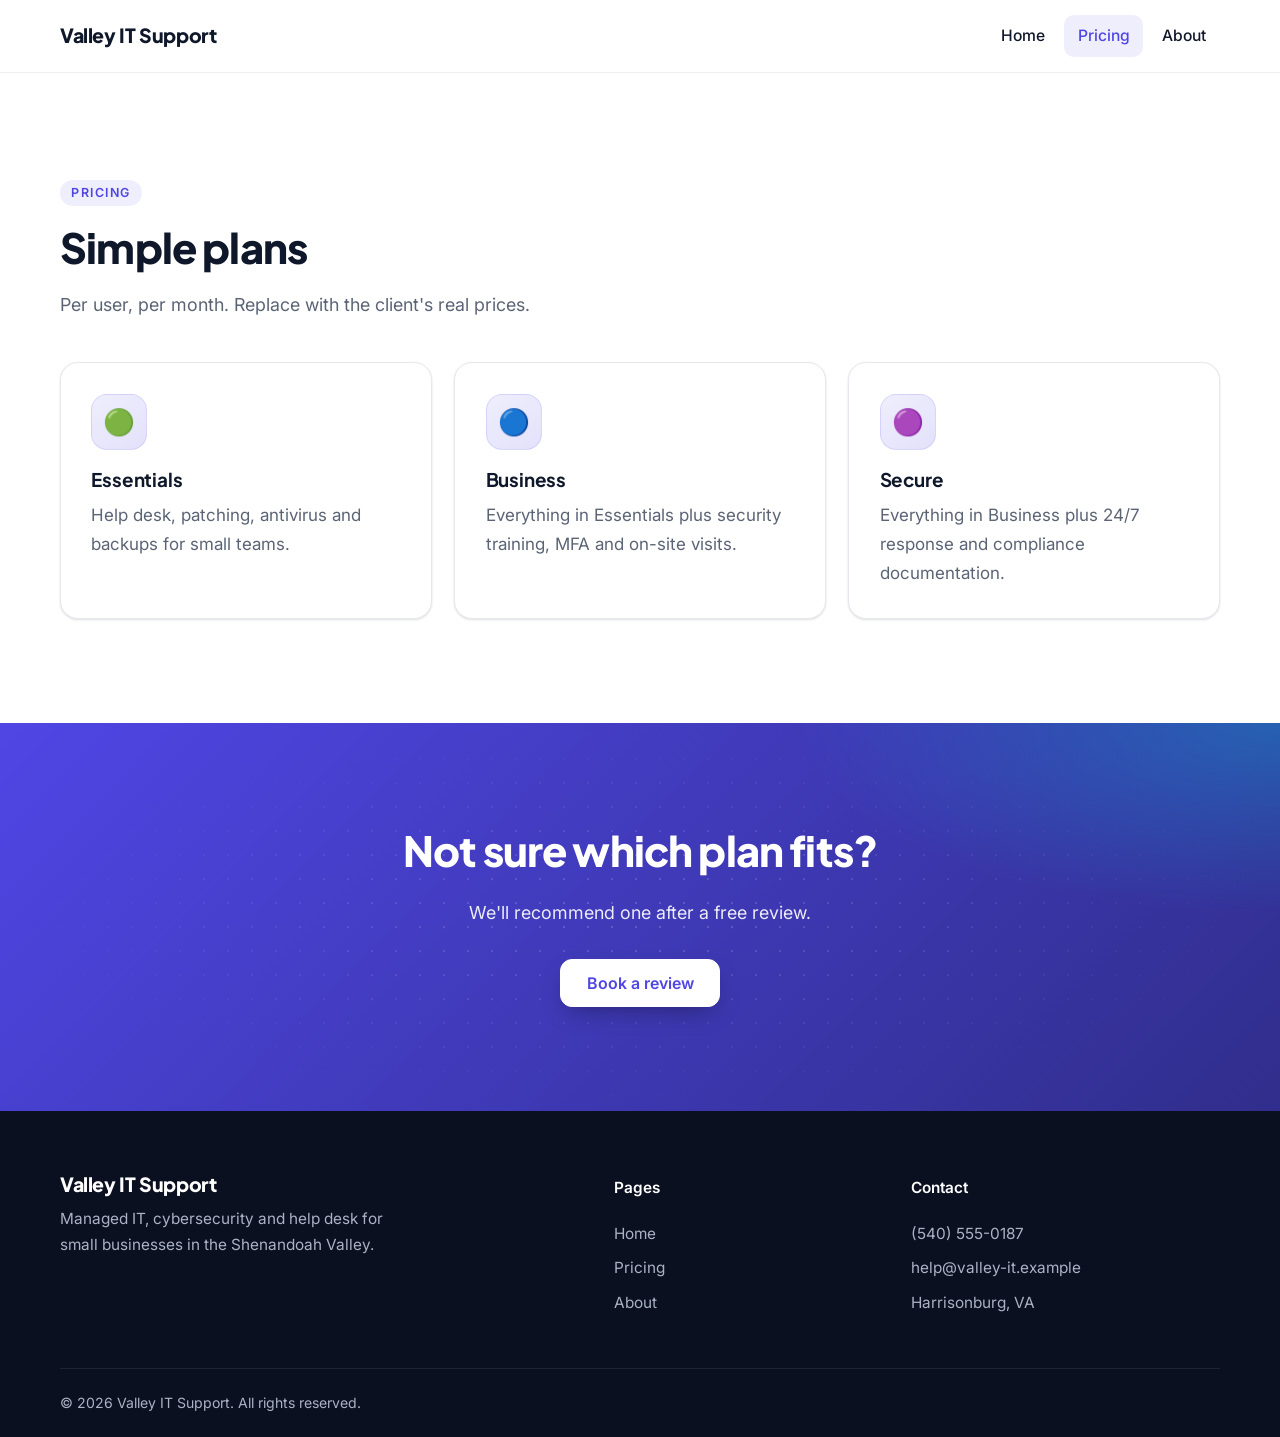
==== valley-it/pricing/index.html @ 5e62a567 "Website demos" ====
<!doctype html>
<html lang="en">
<head>
<meta charset="utf-8"><meta name="viewport" content="width=device-width, initial-scale=1">
<title>Plans and pricing | Valley IT Support</title>
<meta name="description" content="Flat per-user monthly IT plans for small businesses.">
<meta name="robots" content="noindex">
<link rel="canonical" href="https://codenlighten.github.io/website-demos/valley-it/pricing/">
<meta property="og:title" content="Plans and pricing | Valley IT Support"><meta property="og:description" content="Flat per-user monthly IT plans for small businesses.">
<meta property="og:url" content="https://codenlighten.github.io/website-demos/valley-it/pricing/"><meta property="og:type" content="website">

<link rel="icon" href="../favicon.svg">
<link rel="preconnect" href="https://fonts.googleapis.com"><link rel="preconnect" href="https://fonts.gstatic.com" crossorigin>
<link rel="stylesheet" href="https://fonts.googleapis.com/css2?family=Inter:wght@400;500;600&family=Plus+Jakarta+Sans:wght@600;700;800&display=swap">
<link rel="stylesheet" href="../style.css">
<style>:root{--primary:#4f46e5;--accent:#06b6d4}</style>


</head>
<body>
<a class="skip" href="#main">Skip to content</a>
<header class="top"><div class="wrap bar">
  <a class="logo" href="../">Valley IT Support</a>
  <input type="checkbox" id="menu" class="menu-toggle"><label for="menu" class="menu-btn" aria-label="Menu">&#9776;</label>
  <nav><a href="../">Home</a><a href="../pricing/" aria-current=page>Pricing</a><a href="../about/">About</a></nav>
</div></header>
<main id="main">
<section><div class="wrap"><p class="eyebrow">Pricing</p><h2>Simple plans</h2><p class="sub">Per user, per month. Replace with the client&#x27;s real prices.</p><div class="grid cols-3"><div class="card feature"><div class=icon>🟢</div><h3>Essentials</h3><p>Help desk, patching, antivirus and backups for small teams.</p></div><div class="card feature"><div class=icon>🔵</div><h3>Business</h3><p>Everything in Essentials plus security training, MFA and on-site visits.</p></div><div class="card feature"><div class=icon>🟣</div><h3>Secure</h3><p>Everything in Business plus 24/7 response and compliance documentation.</p></div></div></div></section>
<section class="cta"><div class="wrap narrow center"><h2>Not sure which plan fits?</h2>
<p>We&#x27;ll recommend one after a free review.</p><a class="btn btn-light" href="../#contact">Book a review</a></div></section>
</main>
<footer><div class="wrap foot">
  <div><a class="logo logo-foot" href="../">Valley IT Support</a><p>Managed IT, cybersecurity and help desk for small businesses in the Shenandoah Valley.</p></div>
  <div><p class="foot-h">Pages</p><a href="../">Home</a><a href="../pricing/">Pricing</a><a href="../about/">About</a></div>
  <div><p class="foot-h">Contact</p><a href="tel:5405550187">(540) 555-0187</a><a href="mailto:help@valley-it.example">help@valley-it.example</a><span>Harrisonburg, VA</span></div>
</div><div class="wrap foot-bottom"><p>&copy; 2026 Valley IT Support. All rights reserved.</p></div></footer>
</body>
</html>
---- valley-it/style.css ----
/* Website starter kit. Brand colours come from site.json ("brand") as CSS variables. */
:root {
  --primary: #1f6feb; --accent: #f59e0b; --ink: #0f172a; --bg: #ffffff;
  --muted: #5b6475; --line: #e6e8ee; --alt: #f5f7fb; --radius: 18px;
  --tint: color-mix(in srgb, var(--primary) 9%, var(--bg));
  --tint-2: color-mix(in srgb, var(--primary) 16%, var(--bg));
  --deep: color-mix(in srgb, var(--primary) 55%, #0b1020);
  --shadow-sm: 0 1px 2px rgb(15 23 42 / .06), 0 1px 3px rgb(15 23 42 / .08);
  --shadow: 0 2px 4px rgb(15 23 42 / .04), 0 12px 32px -8px rgb(15 23 42 / .14);
  --shadow-lg: 0 4px 8px rgb(15 23 42 / .05), 0 24px 60px -12px rgb(15 23 42 / .22);
  --body: "Inter", system-ui, -apple-system, "Segoe UI", Roboto, sans-serif;
  --display: "Plus Jakarta Sans", "Inter", system-ui, sans-serif;
  --ease: cubic-bezier(.2, .7, .2, 1);
  --check: url("data:image/svg+xml,%3Csvg xmlns='http://www.w3.org/2000/svg' viewBox='0 0 24 24' fill='none' stroke='%23000' stroke-width='3' stroke-linecap='round' stroke-linejoin='round'%3E%3Cpath d='M6 12.5l4 4 8-9'/%3E%3C/svg%3E");
}
* { box-sizing: border-box; }
html { scroll-behavior: smooth; -webkit-text-size-adjust: 100%; }
body { margin: 0; font: 400 17px/1.7 var(--body); color: var(--ink); background: var(--bg);
       -webkit-font-smoothing: antialiased; text-rendering: optimizeLegibility; }
img { max-width: 100%; height: auto; display: block; border-radius: var(--radius); }
a { color: var(--primary); text-underline-offset: 3px; }
h1, h2, h3 { font-family: var(--display); line-height: 1.15; margin: 0 0 .55em; letter-spacing: -.02em; }
h1 { font-size: clamp(2.3rem, 5.4vw, 3.75rem); font-weight: 800; }
h2 { font-size: clamp(1.75rem, 3.6vw, 2.6rem); font-weight: 800; }
h3 { font-size: 1.18rem; font-weight: 700; letter-spacing: -.01em; }
p { margin: 0 0 1em; }
strong { font-weight: 600; }
h1 strong, h2 strong { font-weight: inherit; color: var(--primary); }
::selection { background: var(--tint-2); }
:focus-visible { outline: 3px solid color-mix(in srgb, var(--primary) 55%, transparent); outline-offset: 3px; border-radius: 6px; }

.wrap { width: min(1160px, 100% - 2.5rem); margin-inline: auto; }
.narrow > * { max-width: 760px; }
.center { text-align: center; }
.center > * { margin-inline: auto; }
section { padding: clamp(3.5rem, 9vw, 6.5rem) 0; scroll-margin-top: 76px; }
section.alt { background: var(--alt); }
.eyebrow { display: inline-block; font: 600 .78rem/1 var(--body); letter-spacing: .12em; text-transform: uppercase;
           color: var(--primary); background: var(--tint); padding: .55em .9em; border-radius: 999px; margin-bottom: 1.1rem; }
.sub { color: var(--muted); font-size: 1.12rem; max-width: 640px; margin-top: -.25em; }
.skip { position: absolute; left: -999px; }
.skip:focus { left: 1rem; top: 1rem; background: var(--bg); padding: .6rem 1rem; z-index: 20; border-radius: 8px; box-shadow: var(--shadow); }

/* ---------- header ---------- */
.top { position: sticky; top: 0; z-index: 10; background: color-mix(in srgb, var(--bg) 82%, transparent);
       backdrop-filter: saturate(1.6) blur(14px); -webkit-backdrop-filter: saturate(1.6) blur(14px);
       border-bottom: 1px solid color-mix(in srgb, var(--line) 70%, transparent); }
.bar { display: flex; align-items: center; justify-content: space-between; min-height: 72px; gap: 1rem; }
.logo { font: 800 1.22rem/1 var(--display); color: var(--ink); text-decoration: none; letter-spacing: -.02em; }
nav { display: flex; gap: .35rem; align-items: center; }
nav a { color: var(--ink); text-decoration: none; font-weight: 500; font-size: .98rem; padding: .5rem .85rem; border-radius: 10px;
        transition: background .2s var(--ease), color .2s var(--ease); }
nav a:hover { background: var(--tint); color: var(--primary); }
nav a[aria-current="page"] { color: var(--primary); background: var(--tint); }
.menu-toggle, .menu-btn { display: none; }
@media (max-width: 760px) {
  .menu-btn { display: grid; place-items: center; width: 44px; height: 44px; border-radius: 12px; font-size: 1.35rem;
              cursor: pointer; border: 1px solid var(--line); background: var(--bg); }
  nav { display: none; position: absolute; top: 72px; left: 0; right: 0; flex-direction: column; align-items: stretch; gap: .2rem;
        padding: .75rem 1rem 1.1rem; background: var(--bg); border-bottom: 1px solid var(--line); box-shadow: var(--shadow); }
  nav a { padding: .85rem 1rem; }
  .menu-toggle:checked ~ nav { display: flex; }
}

/* ---------- buttons ---------- */
.btn { display: inline-flex; align-items: center; gap: .5rem; background: var(--primary); color: #fff; padding: .95rem 1.6rem;
       border-radius: 12px; font: 600 1rem/1 var(--body); text-decoration: none; border: 1.5px solid var(--primary); cursor: pointer;
       box-shadow: 0 1px 0 rgb(255 255 255 / .2) inset, 0 8px 20px -6px color-mix(in srgb, var(--primary) 60%, transparent);
       transition: transform .2s var(--ease), box-shadow .2s var(--ease), background .2s var(--ease); }
.btn:hover { transform: translateY(-2px); box-shadow: 0 1px 0 rgb(255 255 255 / .2) inset, 0 14px 28px -8px color-mix(in srgb, var(--primary) 70%, transparent); }
.btn:active { transform: translateY(0); }
.btn-ghost { background: var(--bg); color: var(--ink); border-color: var(--line); box-shadow: var(--shadow-sm); }
.btn-ghost:hover { border-color: color-mix(in srgb, var(--primary) 40%, var(--line)); color: var(--primary); box-shadow: var(--shadow); }
.btn-light { background: #fff; color: var(--primary); border-color: #fff; box-shadow: 0 10px 24px -8px rgb(0 0 0 / .35); }
.actions { display: flex; gap: .8rem; flex-wrap: wrap; margin-top: 2rem; }

/* ---------- hero ---------- */
.hero { position: relative; overflow: hidden; padding-top: clamp(3.5rem, 8vw, 6rem);
        background:
          radial-gradient(60rem 30rem at 85% -10%, var(--tint-2), transparent 60%),
          radial-gradient(40rem 24rem at -10% 110%, color-mix(in srgb, var(--accent) 12%, var(--bg)), transparent 60%),
          var(--bg); }
.hero::after { content: ""; position: absolute; inset: 0; pointer-events: none; opacity: .5;
               background-image: radial-gradient(color-mix(in srgb, var(--primary) 18%, transparent) 1px, transparent 1px);
               background-size: 22px 22px; -webkit-mask-image: linear-gradient(to bottom, #000, transparent 75%); mask-image: linear-gradient(to bottom, #000, transparent 75%); }
.hero-grid { position: relative; z-index: 1; display: grid; grid-template-columns: 1.15fr .85fr; gap: clamp(2rem, 5vw, 4.5rem); align-items: center; }
.hero-grid.solo { grid-template-columns: 1fr; }
.hero-grid.solo .hero-copy { max-width: 780px; }
.badge { display: inline-flex; align-items: center; gap: .55rem; font-weight: 600; font-size: .9rem; color: var(--ink);
         background: var(--bg); border: 1px solid var(--line); padding: .45rem .95rem .45rem .75rem; border-radius: 999px;
         box-shadow: var(--shadow-sm); margin-bottom: 1.4rem; }
.badge::before { content: ""; width: 8px; height: 8px; border-radius: 50%; background: #22c55e;
                 box-shadow: 0 0 0 4px color-mix(in srgb, #22c55e 25%, transparent); }
.lead { color: var(--muted); font-size: clamp(1.1rem, 1.6vw, 1.28rem); max-width: 600px; }
.hero-panel { background: var(--bg); border: 1px solid var(--line); border-radius: 24px; padding: 2rem 2rem 1.6rem;
              box-shadow: var(--shadow-lg); position: relative; overflow: hidden; }
.hero-panel::before { content: ""; position: absolute; left: 0; right: 0; top: 0; height: 4px;
                      background: linear-gradient(90deg, var(--primary), var(--accent)); }
.panel-title { font: 700 1.1rem/1.3 var(--display); margin-bottom: 1.2rem; }
.checks { list-style: none; margin: 0; padding: 0; display: grid; gap: .9rem; }
.checks li { display: flex; gap: .85rem; align-items: flex-start; font-weight: 500; }
.checks li::before { content: ""; flex: none; width: 26px; height: 26px; border-radius: 8px; margin-top: .05rem; background: var(--tint-2); }
.checks li { position: relative; }
.checks li::after { content: ""; position: absolute; left: 5.5px; top: calc(.05rem + 5.5px); width: 15px; height: 15px;
                    background: var(--primary); -webkit-mask: var(--check) center/contain no-repeat; mask: var(--check) center/contain no-repeat; }
.panel-note { margin: 1.4rem 0 0; padding-top: 1.1rem; border-top: 1px dashed var(--line); color: var(--muted); font-size: .95rem; }
.panel-note a { font-weight: 600; }
.hero-img { box-shadow: var(--shadow-lg); border-radius: 24px; }
@media (max-width: 900px) { .hero-grid { grid-template-columns: 1fr; } }

/* ---------- stats ---------- */
.stats-band { padding: 0 0 1rem; background: linear-gradient(var(--bg), var(--bg)); }
.stats { display: grid; grid-template-columns: repeat(auto-fit, minmax(170px, 1fr)); gap: 1px; background: var(--line);
         border: 1px solid var(--line); border-radius: var(--radius); overflow: hidden; box-shadow: var(--shadow); }
.stat { background: var(--bg); padding: 1.4rem 1.6rem; display: grid; gap: .15rem; }
.stat strong { font: 800 1.9rem/1.1 var(--display); letter-spacing: -.02em; color: var(--primary); }
.stat span { color: var(--muted); font-size: .95rem; }

/* ---------- cards ---------- */
.grid { display: grid; grid-template-columns: repeat(auto-fit, minmax(260px, 1fr)); gap: 1.4rem; margin-top: 2.6rem; }
.card { background: var(--bg); border: 1px solid var(--line); border-radius: var(--radius); padding: 1.9rem; margin: 0;
        box-shadow: var(--shadow-sm); transition: transform .25s var(--ease), box-shadow .25s var(--ease), border-color .25s var(--ease); }
.card:hover { transform: translateY(-4px); box-shadow: var(--shadow); border-color: color-mix(in srgb, var(--primary) 25%, var(--line)); }
.card p { color: var(--muted); margin: 0; }
.icon { display: grid; place-items: center; width: 56px; height: 56px; border-radius: 16px; font-size: 1.6rem; margin-bottom: 1.2rem;
        background: linear-gradient(145deg, var(--tint), var(--tint-2)); border: 1px solid color-mix(in srgb, var(--primary) 12%, transparent); }
.quote { position: relative; display: flex; flex-direction: column; justify-content: space-between; gap: 1.4rem; }
.quote::before { content: "\201C"; position: absolute; top: .4rem; right: 1.3rem; font: 800 4.5rem/1 var(--display);
                 color: var(--tint-2); pointer-events: none; }
blockquote { margin: 0; font-size: 1.06rem; color: var(--ink); position: relative; }
figcaption { display: flex; align-items: center; gap: .8rem; }
figcaption b { display: block; font-weight: 600; }
figcaption small { display: block; color: var(--muted); font-size: .88rem; }
.avatar { display: grid; place-items: center; flex: none; width: 44px; height: 44px; border-radius: 50%; font: 700 .95rem/1 var(--display);
          color: #fff; background: linear-gradient(145deg, var(--primary), var(--deep)); }

@media (min-width: 900px) {
  .grid.cols-3 { grid-template-columns: repeat(3, 1fr); }
  .grid.cols-2 { grid-template-columns: repeat(2, 1fr); }
}

/* ---------- steps ---------- */
.steps { list-style: none; padding: 0; margin: 2.6rem 0 0; display: grid; gap: 1.4rem;
         grid-template-columns: repeat(auto-fit, minmax(240px, 1fr)); counter-reset: s; }
.step { position: relative; display: grid; gap: 1rem; align-content: start; padding: 1.9rem; border-radius: var(--radius);
        background: var(--bg); border: 1px solid var(--line); box-shadow: var(--shadow-sm); }
.step .num { display: grid; place-items: center; width: 44px; height: 44px; border-radius: 12px; color: #fff;
             font: 800 1.1rem/1 var(--display); background: linear-gradient(145deg, var(--primary), var(--deep));
             box-shadow: 0 8px 18px -6px color-mix(in srgb, var(--primary) 60%, transparent); }
.step p { color: var(--muted); margin: 0; }
@media (min-width: 900px) {
  .step:not(:last-child)::after { content: ""; position: absolute; top: 3rem; right: -1.4rem; width: 1.4rem; height: 2px;
                                  background: linear-gradient(90deg, var(--line), color-mix(in srgb, var(--primary) 40%, var(--line))); }
}

/* ---------- split text ---------- */
.split { display: grid; grid-template-columns: 1fr 1fr; gap: clamp(2rem, 5vw, 4.5rem); align-items: center; }
.split img { box-shadow: var(--shadow-lg); }
@media (max-width: 900px) { .split { grid-template-columns: 1fr; } }

/* ---------- faq ---------- */
.faq { margin-top: 2rem; display: grid; gap: .8rem; }
.faq details { background: var(--bg); border: 1px solid var(--line); border-radius: 14px; padding: 0 1.3rem; box-shadow: var(--shadow-sm);
               transition: border-color .2s var(--ease), box-shadow .2s var(--ease); }
.faq details[open] { border-color: color-mix(in srgb, var(--primary) 30%, var(--line)); box-shadow: var(--shadow); }
.faq summary { list-style: none; cursor: pointer; font-weight: 600; padding: 1.15rem 2rem 1.15rem 0; position: relative; }
.faq summary::-webkit-details-marker { display: none; }
.faq summary::after { content: ""; position: absolute; right: .2rem; top: 50%; width: 9px; height: 9px; margin-top: -7px;
                      border-right: 2px solid var(--muted); border-bottom: 2px solid var(--muted); transform: rotate(45deg);
                      transition: transform .25s var(--ease); }
.faq details[open] summary::after { transform: rotate(225deg); margin-top: -2px; }
.faq details p { color: var(--muted); padding-bottom: .4rem; }

/* ---------- cta ---------- */
.cta { position: relative; overflow: hidden; color: #fff;
       background: radial-gradient(50rem 20rem at 100% 0%, color-mix(in srgb, var(--accent) 35%, transparent), transparent 60%),
                   linear-gradient(135deg, var(--primary), var(--deep)); }
.cta::after { content: ""; position: absolute; inset: 0; pointer-events: none; opacity: .18;
              background-image: radial-gradient(#fff 1px, transparent 1px); background-size: 24px 24px;
              -webkit-mask-image: radial-gradient(closest-side, #000, transparent); mask-image: radial-gradient(closest-side, #000, transparent); }
.cta .wrap { position: relative; z-index: 1; }
.cta h2 { color: #fff; }
.cta p { opacity: .9; font-size: 1.12rem; }
.cta .btn { margin-top: .8rem; }

/* ---------- form ---------- */
.form { display: grid; gap: 1.1rem; background: var(--bg); padding: clamp(1.4rem, 3vw, 2.2rem); border-radius: 22px;
        border: 1px solid var(--line); box-shadow: var(--shadow-lg); }
.form label { display: grid; gap: .45rem; font-weight: 600; font-size: .92rem; }
.form input, .form textarea { font: inherit; font-weight: 400; padding: .85rem 1rem; border: 1px solid var(--line); border-radius: 12px;
                              background: var(--alt); color: var(--ink); transition: border-color .2s, box-shadow .2s, background .2s; }
.form input:hover, .form textarea:hover { border-color: color-mix(in srgb, var(--primary) 30%, var(--line)); }
.form input:focus, .form textarea:focus { outline: none; background: var(--bg); border-color: var(--primary);
                                          box-shadow: 0 0 0 4px color-mix(in srgb, var(--primary) 16%, transparent); }
.form .btn { justify-content: center; width: 100%; margin-top: .3rem; }
.hp { position: absolute; left: -9999px; }
.demo-note { margin: 0; padding: .8rem 1rem; border-radius: 12px; background: var(--tint); color: var(--ink); font-size: .92rem; text-align: center; }
.contact-list { list-style: none; padding: 0; margin: 1.8rem 0 0; display: grid; gap: .75rem; }
.contact-list li { display: grid; gap: .1rem; padding: 1rem 1.2rem; border: 1px solid var(--line); border-radius: 14px;
                   background: var(--bg); box-shadow: var(--shadow-sm); }
.contact-list span { font: 600 .74rem/1.4 var(--body); letter-spacing: .1em; text-transform: uppercase; color: var(--muted); }
.contact-list a { font-weight: 600; text-decoration: none; }

/* ---------- footer ---------- */
footer { background: #0b1020; color: #aab3c5; padding: 4rem 0 0; font-size: .96rem; }
.foot { display: grid; grid-template-columns: 2fr 1fr 1.2fr; gap: 2.5rem; padding-bottom: 3rem; }
.foot p { margin: .7rem 0 0; max-width: 340px; }
.foot a.logo-foot { color: #fff; padding: 0; }
.foot .foot-h { color: #fff; font-weight: 600; margin: 0 0 1rem; }
.foot a, .foot span { display: block; color: #aab3c5; text-decoration: none; padding: .25rem 0; }
.foot a:hover { color: #fff; }
.foot-bottom { border-top: 1px solid rgb(255 255 255 / .08); padding: 1.4rem 0; }
.foot-bottom p { margin: 0; font-size: .88rem; }
@media (max-width: 760px) { .foot { grid-template-columns: 1fr; gap: 1.8rem; } }

@media (prefers-reduced-motion: reduce) {
  *, *::before, *::after { transition: none !important; scroll-behavior: auto !important; }
}
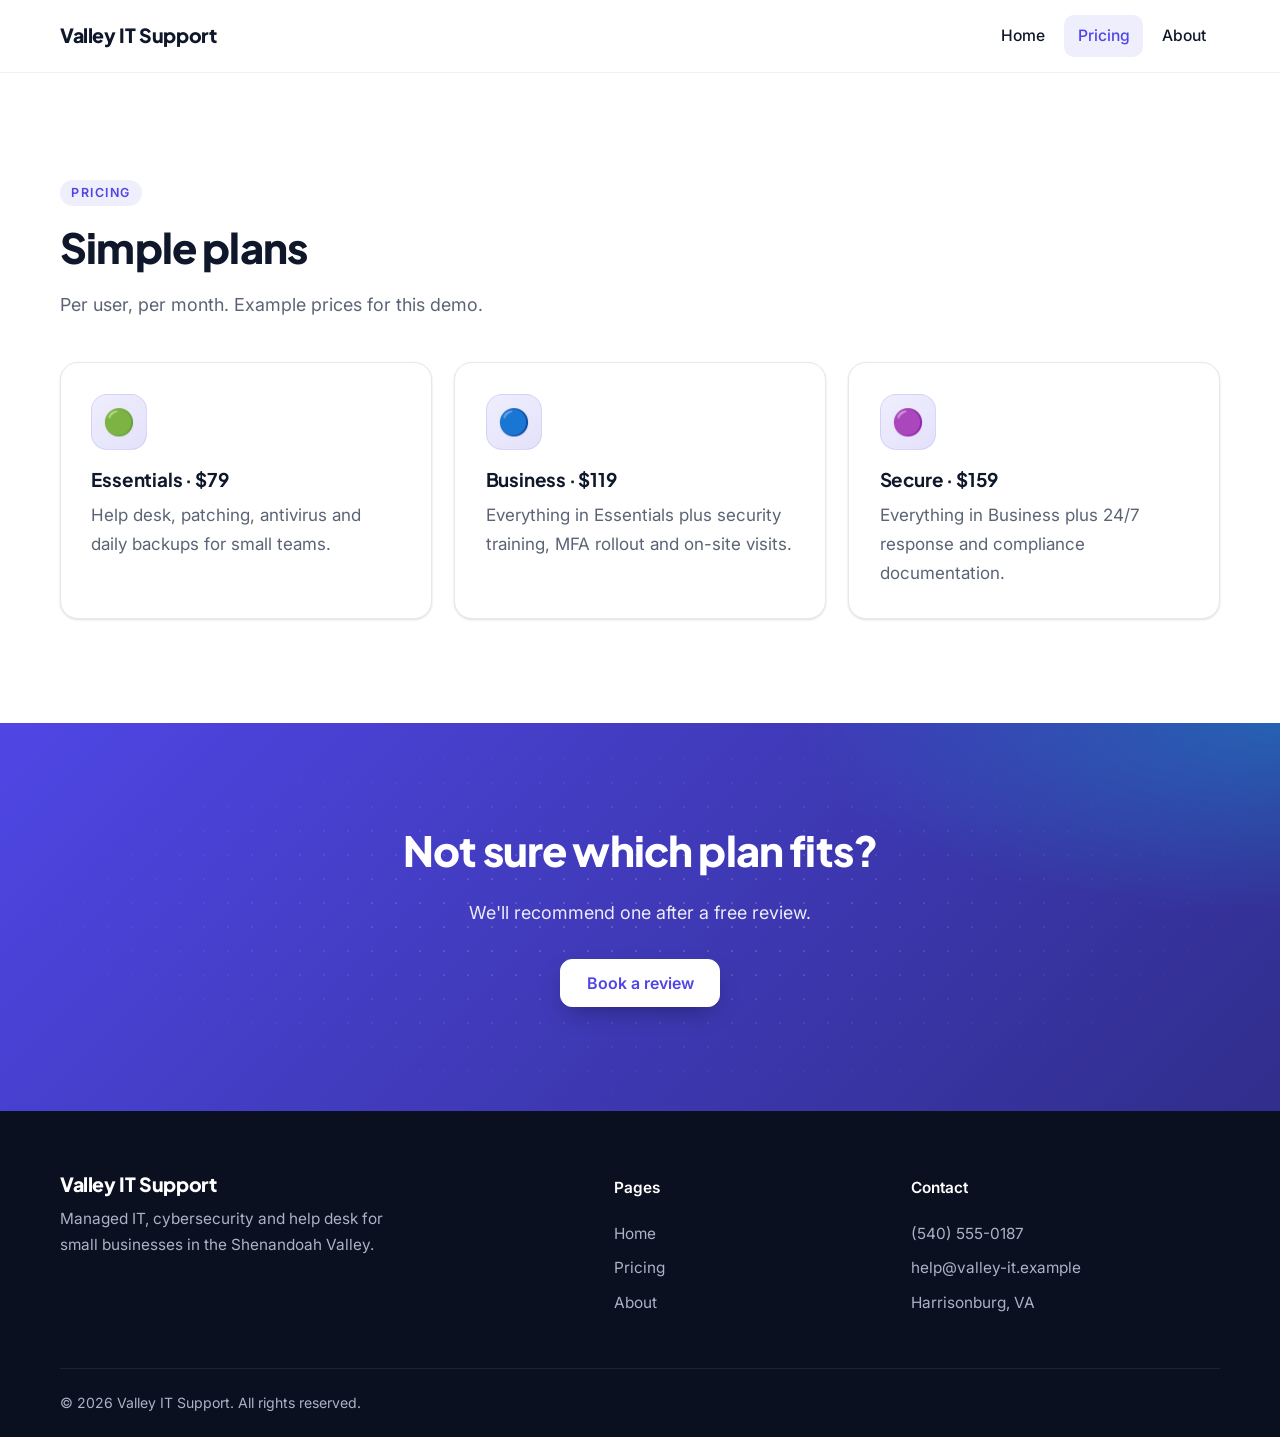
==== commit 44b2c774: "Example pricing on the IT demo" ====
--- a/valley-it/pricing/index.html
+++ b/valley-it/pricing/index.html
@@ -25,7 +25,7 @@
   <nav><a href="../">Home</a><a href="../pricing/" aria-current=page>Pricing</a><a href="../about/">About</a></nav>
 </div></header>
 <main id="main">
-<section><div class="wrap"><p class="eyebrow">Pricing</p><h2>Simple plans</h2><p class="sub">Per user, per month. Replace with the client&#x27;s real prices.</p><div class="grid cols-3"><div class="card feature"><div class=icon>🟢</div><h3>Essentials</h3><p>Help desk, patching, antivirus and backups for small teams.</p></div><div class="card feature"><div class=icon>🔵</div><h3>Business</h3><p>Everything in Essentials plus security training, MFA and on-site visits.</p></div><div class="card feature"><div class=icon>🟣</div><h3>Secure</h3><p>Everything in Business plus 24/7 response and compliance documentation.</p></div></div></div></section>
+<section><div class="wrap"><p class="eyebrow">Pricing</p><h2>Simple plans</h2><p class="sub">Per user, per month. Example prices for this demo.</p><div class="grid cols-3"><div class="card feature"><div class=icon>🟢</div><h3>Essentials · $79</h3><p>Help desk, patching, antivirus and daily backups for small teams.</p></div><div class="card feature"><div class=icon>🔵</div><h3>Business · $119</h3><p>Everything in Essentials plus security training, MFA rollout and on-site visits.</p></div><div class="card feature"><div class=icon>🟣</div><h3>Secure · $159</h3><p>Everything in Business plus 24/7 response and compliance documentation.</p></div></div></div></section>
 <section class="cta"><div class="wrap narrow center"><h2>Not sure which plan fits?</h2>
 <p>We&#x27;ll recommend one after a free review.</p><a class="btn btn-light" href="../#contact">Book a review</a></div></section>
 </main>
